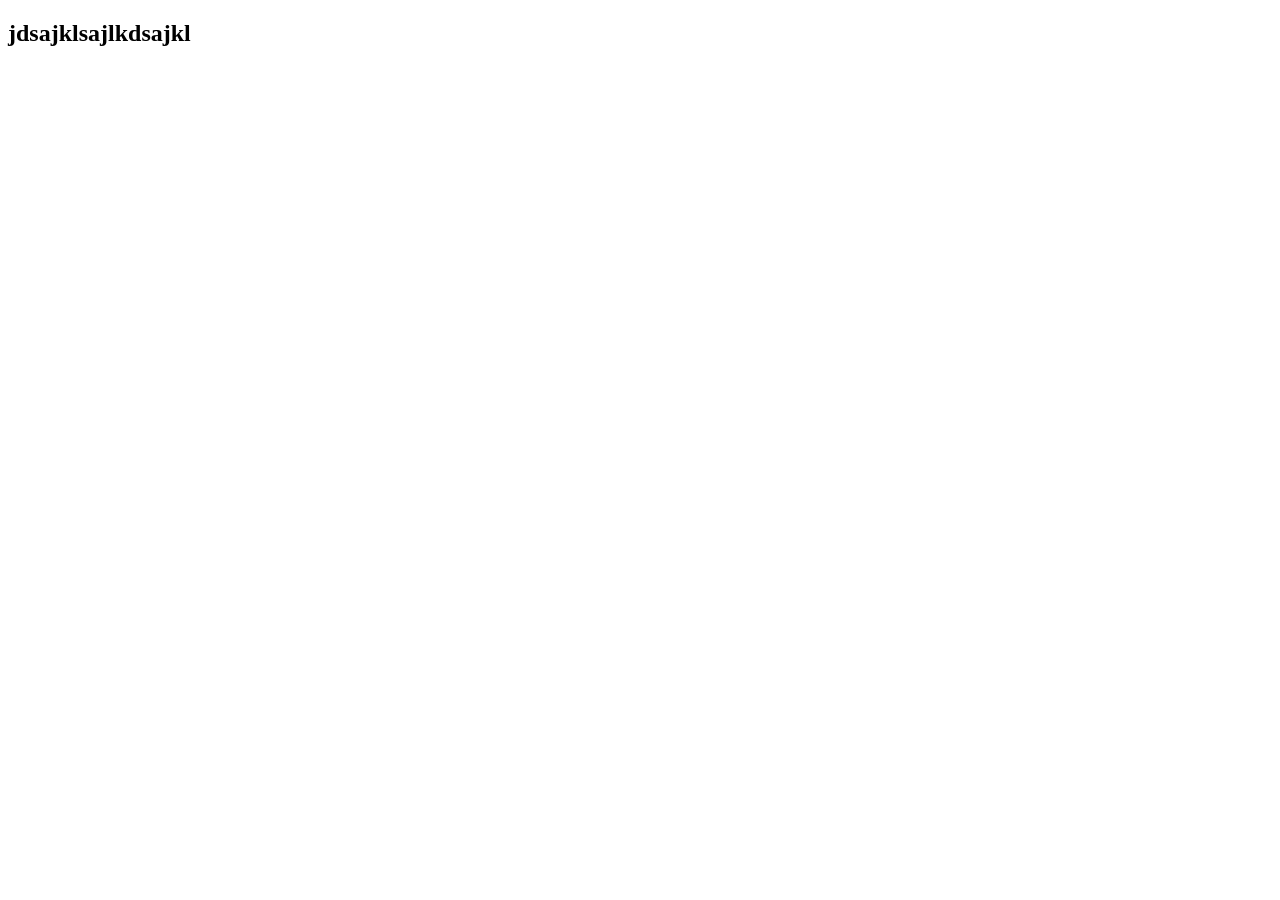
==== HetaLinneaKovanen/index.html @ 30515bba "testi" ====
<!DOCTYPE html>
<html lang="en">
<head>
    <meta charset="UTF-8">
    <meta name="viewport" content="width=device-width, initial-scale=1.0">
    <title>Document</title>
</head>
<body>

    <h2>jdsajklsajlkdsajkl</h2>
    
</body>
</html>
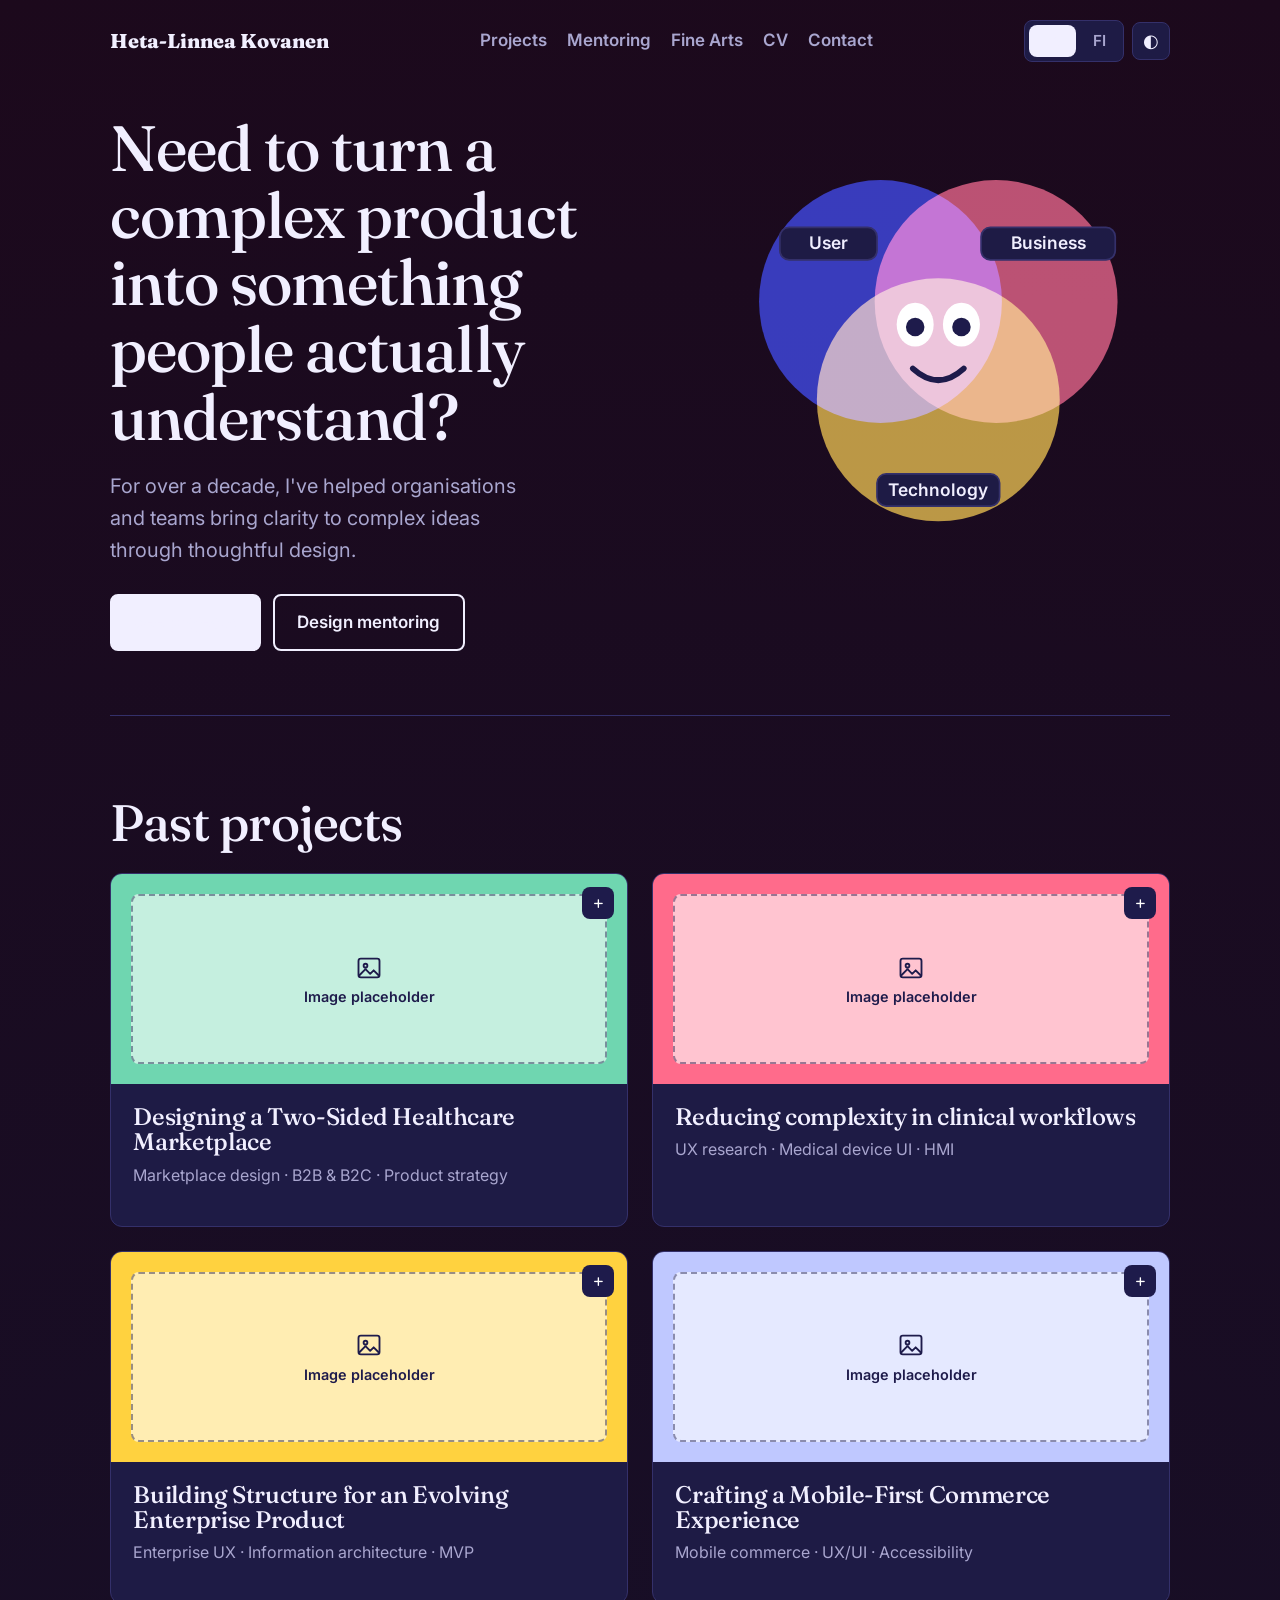
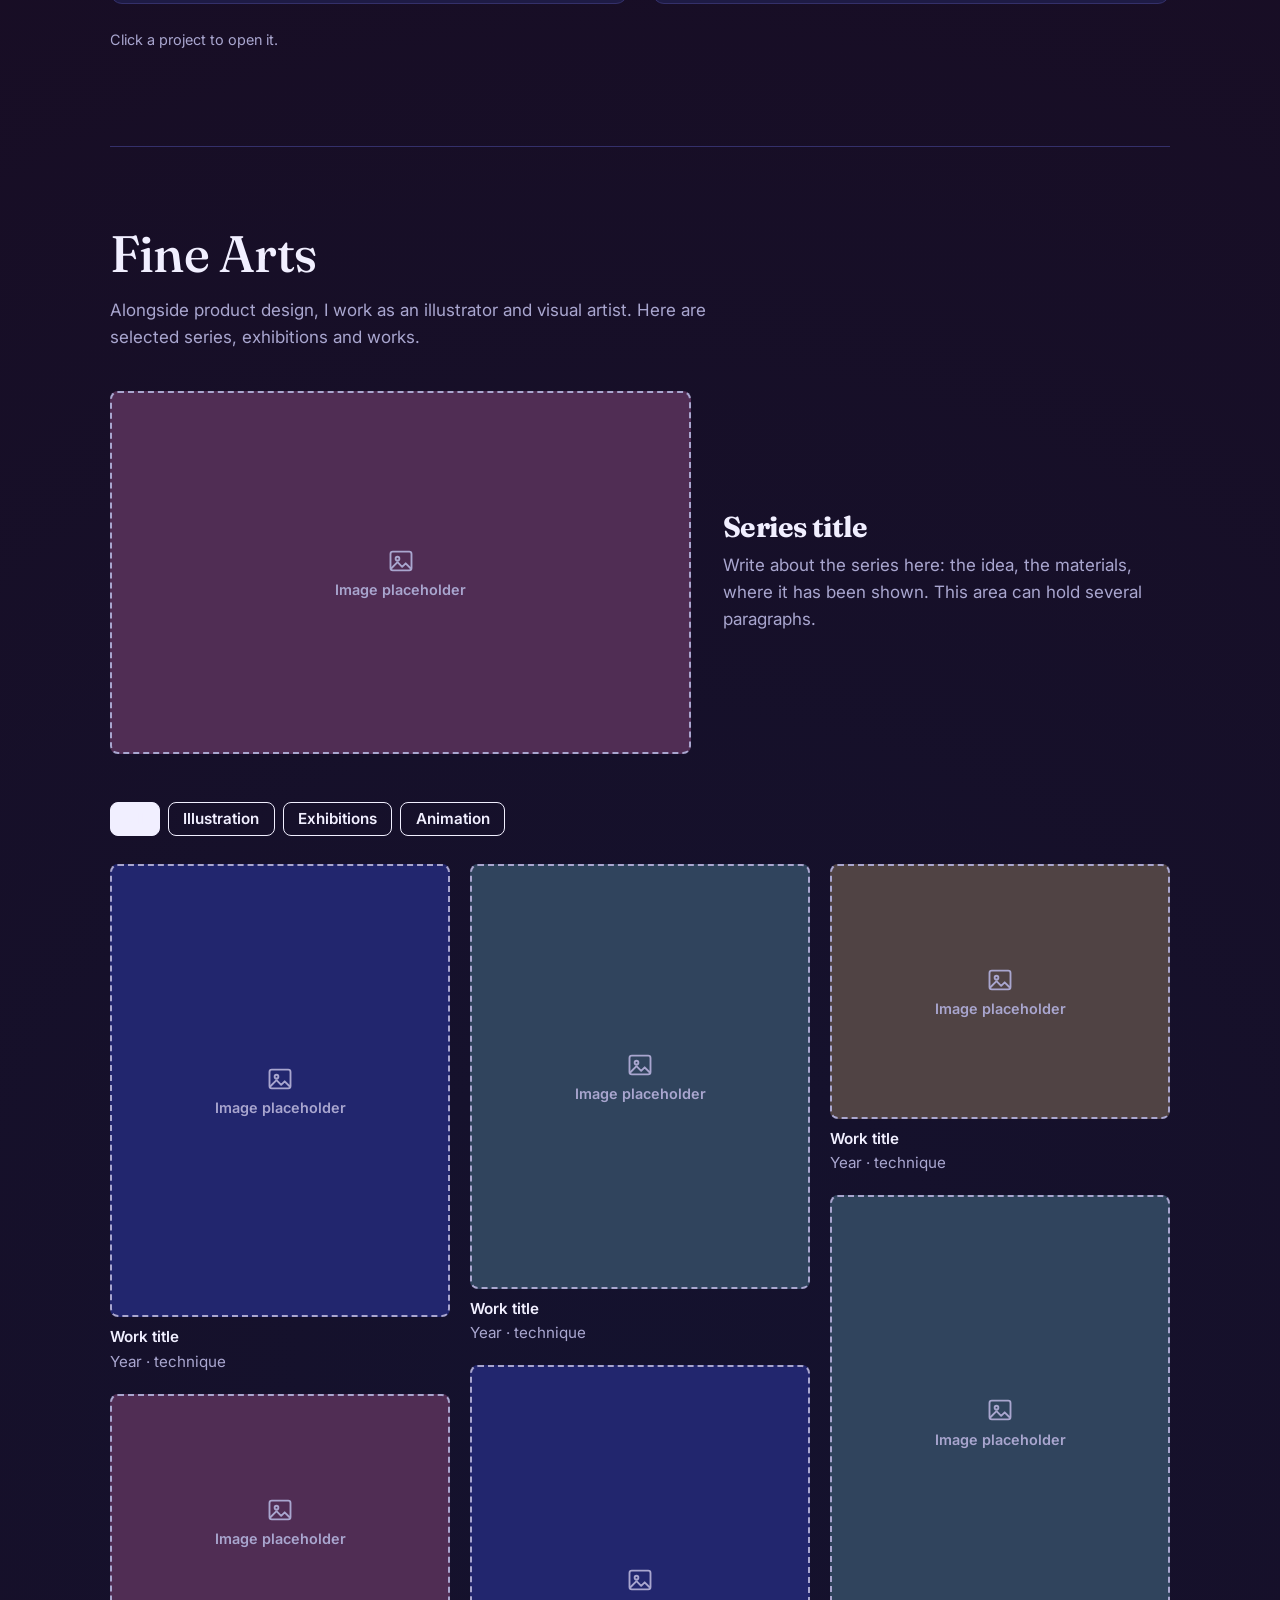
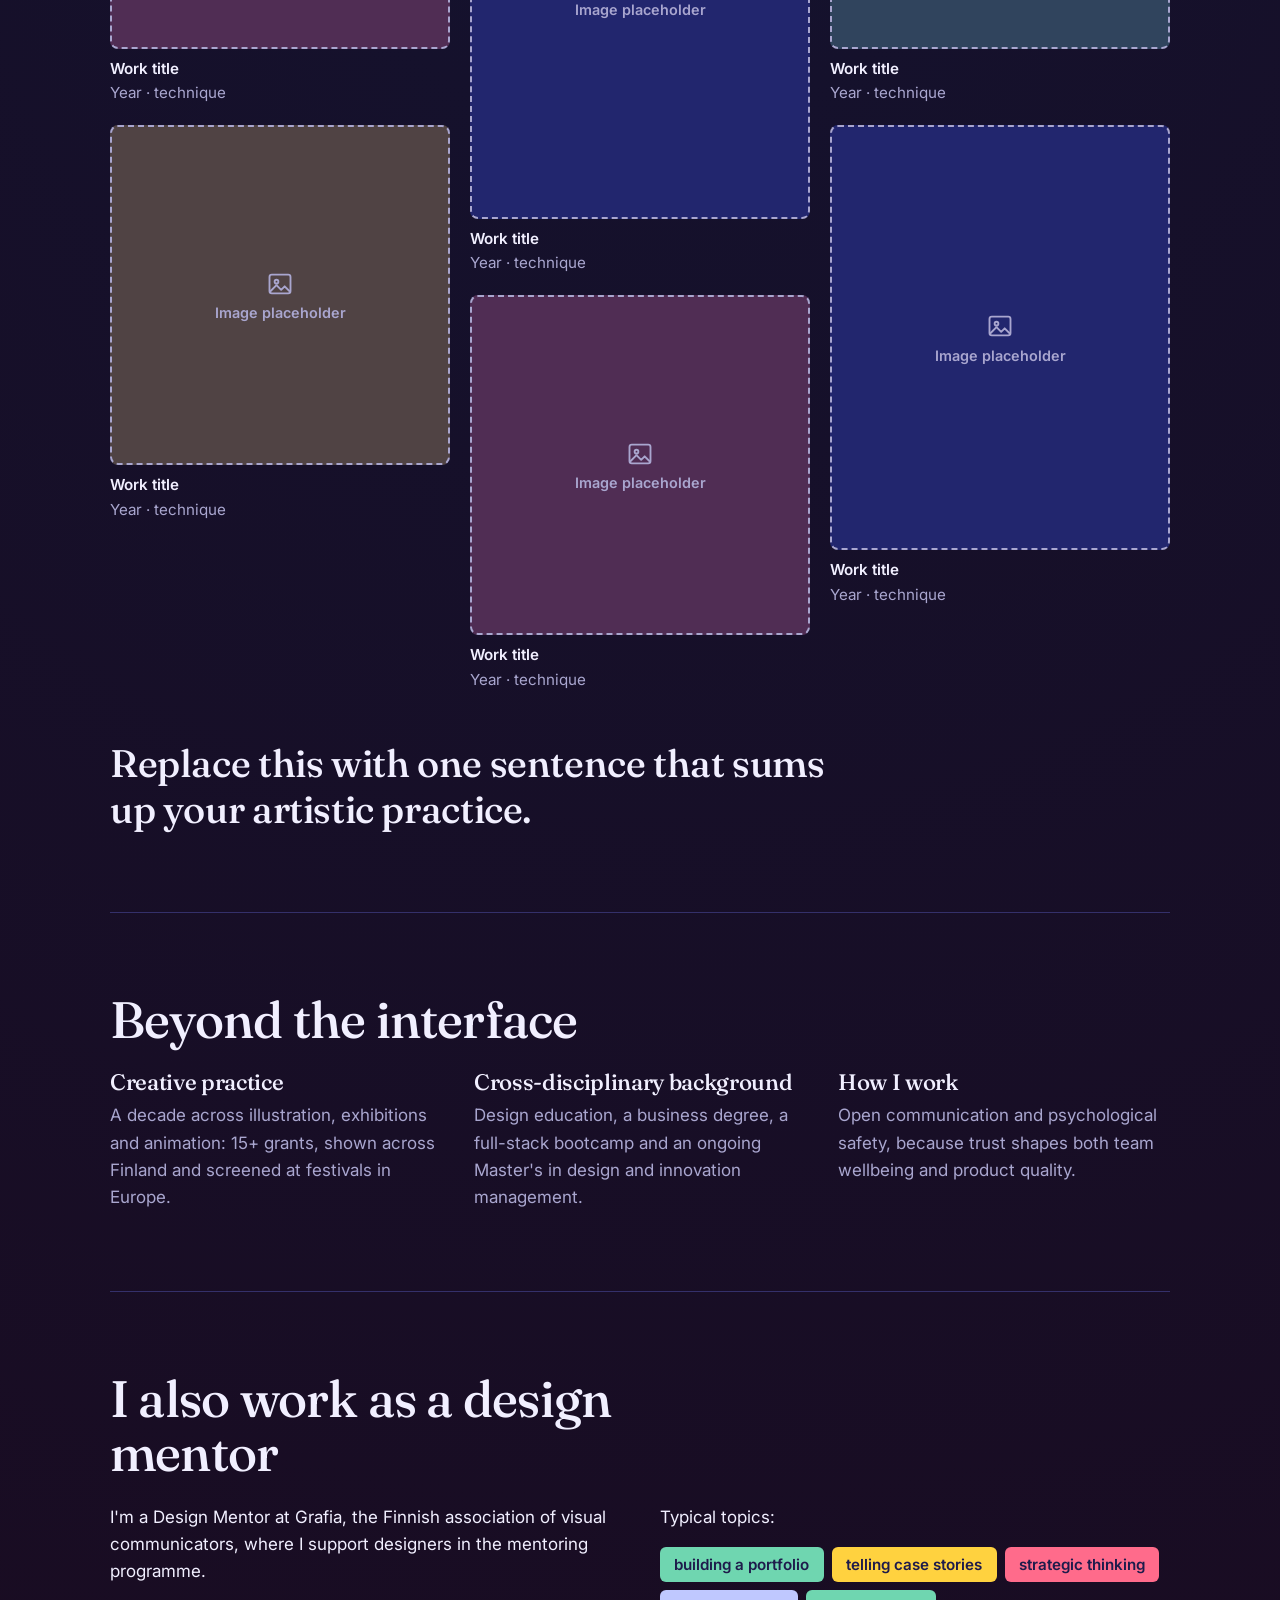
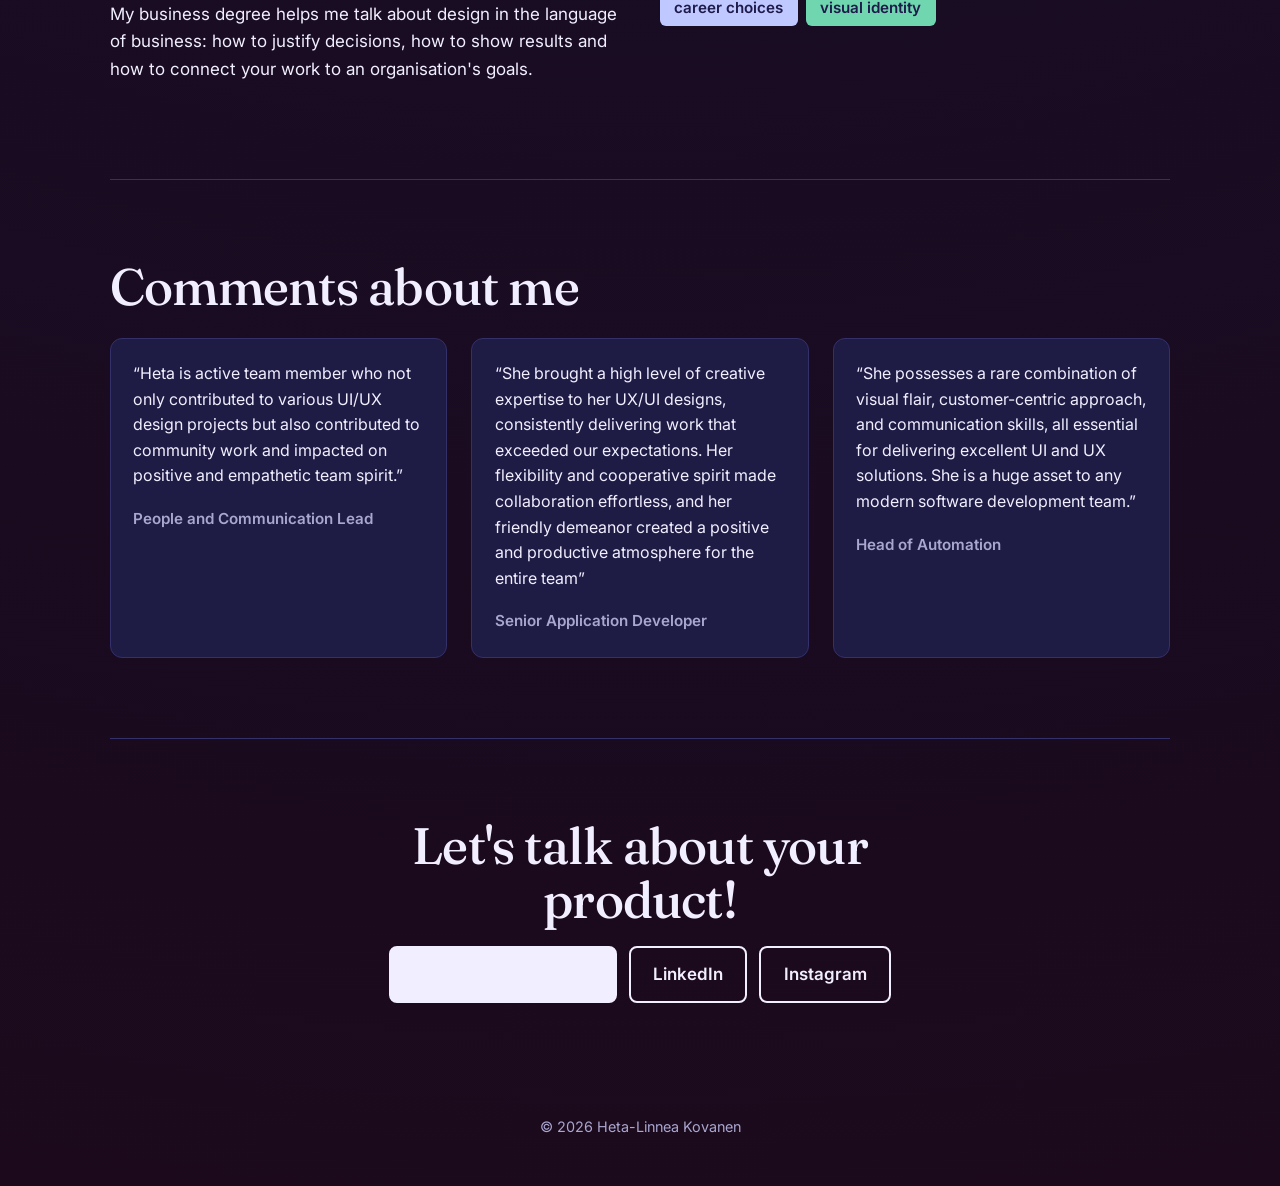
==== commit 89799e24: "soijis eka" ====
--- a/HetaLinneaKovanen/index.html
+++ b/HetaLinneaKovanen/index.html
@@ -1,13 +1,126 @@
 <!DOCTYPE html>
 <html lang="en">
 <head>
-    <meta charset="UTF-8">
-    <meta name="viewport" content="width=device-width, initial-scale=1.0">
-    <title>Document</title>
+<meta charset="utf-8">
+<meta name="viewport" content="width=device-width, initial-scale=1, viewport-fit=cover">
+<title>Heta-Linnea Kovanen – Product designer & design mentor</title>
+<!-- FONTS: Fraunces otsikoihin ja Inter leipätekstiin. -->
+<link rel="preconnect" href="https://fonts.googleapis.com">
+<link href="https://fonts.googleapis.com/css2?family=Fraunces:opsz,wght@9..144,500;9..144,600&family=Inter:wght@400;600&display=swap" rel="stylesheet">
+<link rel="stylesheet" href="css/style.css">
 </head>
+
 <body>
 
-    <h2>jdsajklsajlkdsajkl</h2>
+<div class="wrap">
+
+<header>
+  <a class="logo" href="#top">Heta-Linnea Kovanen</a>
+
+  <nav aria-label="Main menu">
+    <a href="#projects">Projects</a>
+    <a href="#mentoring">Mentoring</a>
+    <a href="#fine-arts">Fine Arts</a>
+    <a href="https://www.hetalinnea.com/pagecv-1">CV</a>
+    <a href="#contact">Contact</a>
+  </nav>
+  <div class="ctl">
+    <div class="toggle" role="group" aria-label="Language">
+        <button type="button" data-l="en" aria-pressed="true">EN</button>
+        <button type="button" data-l="fi" aria-pressed="false">FI</button>
+    </div>
+        <button type="button" class="th" id="th" aria-label="Switch theme" title="Light / dark">◐</button>
+    </div>
+</header>
+
+<main id="top">
+
+  <!-- Hero-osa ja interaktiivinen ympyräkuvio. -->
+
+<div class="hero">
+  <div>
+    <h1>Need to turn a complex product into something people actually understand?</h1>
+    <p class="lead">For over a decade, I've helped organisations and teams bring clarity to complex ideas through thoughtful design.</p>
+    <div class="btns"><a class="btn" href="#projects">See projects</a><a class="btn alt" href="#mentoring">Design mentoring</a></div>
+  </div>
+  <div class="stage">
+    <svg class="venn" id="venn" viewBox="0 0 400 400" role="img" aria-label="Three overlapping circles: user, business and technology. In the middle is the product.">
+      <circle class="c1" cx="150" cy="150" r="105" fill="#2F4BFF"/>
+      <circle class="c2" cx="250" cy="150" r="105" fill="#FF6B8B"/>
+      <circle class="c3" cx="200" cy="235" r="105" fill="#FFD23F"/>
+      <g class="face">
+        <ellipse cx="180" cy="170" rx="16" ry="19" fill="#fff"/><ellipse cx="220" cy="170" rx="16" ry="19" fill="#fff"/>
+        <circle id="e1" cx="180" cy="172" r="8" fill="#1E1B4B"/><circle id="e2" cx="220" cy="172" r="8" fill="#1E1B4B"/>
+        <path id="mo" d="M178 208 Q200 228 222 208" fill="none" stroke="#1E1B4B" stroke-width="5" stroke-linecap="round"/>
+      </g>
+      <g class="pill"><rect x="63" y="86" width="84" height="28" rx="8"/><text class="lbl" x="105" y="105">User</text></g>
+      <g class="pill"><rect x="237" y="86" width="116" height="28" rx="8"/><text class="lbl" x="295" y="105">Business</text></g>
+      <g class="pill"><rect x="147" y="299" width="106" height="28" rx="8"/><text class="lbl" x="200" y="318">Technology</text></g>
+      
+    </svg>
     
+    <p class="toast" id="toast" role="status"></p>
+    <button type="button" class="rs" id="rs" hidden>Reset</button>
+  </div>
+</div>
+
+<!-- Projektikortit avautuvat JavaScriptillä yksityiskohtaisiksi case-esittelyiksi. -->
+<section id="projects">
+  <h2>Past projects</h2>
+  <div class="cases"><article class="case"><div class="shot" style="background:var(--mint)" aria-hidden="true"><div class="slot"><svg viewBox="0 0 24 24" width="28" height="28" fill="none" stroke="currentColor" stroke-width="1.6" stroke-linejoin="round" stroke-linecap="round" aria-hidden="true"><rect x="3" y="4" width="18" height="16" rx="2"/><circle cx="9" cy="10" r="1.6"/><path d="M4 18l5-5 4 4 3-3 4 4"/></svg><span>Image placeholder</span></div></div><div class="txt"><h3>Designing a Two-Sided Healthcare Marketplace</h3><p>Marketplace design · B2B & B2C · Product strategy</p></div></article><article class="case"><div class="shot" style="background:var(--pink)" aria-hidden="true"><div class="slot"><svg viewBox="0 0 24 24" width="28" height="28" fill="none" stroke="currentColor" stroke-width="1.6" stroke-linejoin="round" stroke-linecap="round" aria-hidden="true"><rect x="3" y="4" width="18" height="16" rx="2"/><circle cx="9" cy="10" r="1.6"/><path d="M4 18l5-5 4 4 3-3 4 4"/></svg><span>Image placeholder</span></div></div><div class="txt"><h3>Reducing complexity in clinical workflows</h3><p>UX research · Medical device UI · HMI</p></div></article><article class="case"><div class="shot" style="background:var(--sun)" aria-hidden="true"><div class="slot"><svg viewBox="0 0 24 24" width="28" height="28" fill="none" stroke="currentColor" stroke-width="1.6" stroke-linejoin="round" stroke-linecap="round" aria-hidden="true"><rect x="3" y="4" width="18" height="16" rx="2"/><circle cx="9" cy="10" r="1.6"/><path d="M4 18l5-5 4 4 3-3 4 4"/></svg><span>Image placeholder</span></div></div><div class="txt"><h3>Building Structure for an Evolving Enterprise Product</h3><p>Enterprise UX · Information architecture · MVP</p></div></article><article class="case"><div class="shot" style="background:#bfc8ff" aria-hidden="true"><div class="slot"><svg viewBox="0 0 24 24" width="28" height="28" fill="none" stroke="currentColor" stroke-width="1.6" stroke-linejoin="round" stroke-linecap="round" aria-hidden="true"><rect x="3" y="4" width="18" height="16" rx="2"/><circle cx="9" cy="10" r="1.6"/><path d="M4 18l5-5 4 4 3-3 4 4"/></svg><span>Image placeholder</span></div></div><div class="txt"><h3>Crafting a Mobile-First Commerce Experience</h3><p>Mobile commerce · UX/UI · Accessibility</p></div></article></div>
+  <div class="open" id="open" aria-live="polite"></div>
+  <p class="note">Click a project to open it.</p>
+</section>
+
+<!-- Kuvataideosion suodattimet toimivat data-f- ja data-c-attribuuttien avulla. -->
+<section id="fine-arts">
+  <h2>Fine Arts</h2>
+  <p class="fa-intro">Alongside product design, I work as an illustrator and visual artist. Here are selected series, exhibitions and works.</p>
+  <div class="series"><div class="fs a5"><svg viewBox="0 0 24 24" width="28" height="28" fill="none" stroke="currentColor" stroke-width="1.6" stroke-linejoin="round" stroke-linecap="round" aria-hidden="true"><rect x="3" y="4" width="18" height="16" rx="2"/><circle cx="9" cy="10" r="1.6"/><path d="M4 18l5-5 4 4 3-3 4 4"/></svg><span>Image placeholder</span></div><div><h3>Series title</h3><p>Write about the series here: the idea, the materials, where it has been shown. This area can hold several paragraphs.</p></div></div>
+  <div class="chips" role="group" aria-label="Filter works"><button type="button" data-f="all" aria-pressed="true">All</button><button type="button" data-f="ill" aria-pressed="false">Illustration</button><button type="button" data-f="exh" aria-pressed="false">Exhibitions</button><button type="button" data-f="ani" aria-pressed="false">Animation</button></div>
+  <div class="gal"><figure class="art" data-c="ill"><div class="fs a1"><svg viewBox="0 0 24 24" width="28" height="28" fill="none" stroke="currentColor" stroke-width="1.6" stroke-linejoin="round" stroke-linecap="round" aria-hidden="true"><rect x="3" y="4" width="18" height="16" rx="2"/><circle cx="9" cy="10" r="1.6"/><path d="M4 18l5-5 4 4 3-3 4 4"/></svg><span>Image placeholder</span></div><figcaption><b>Work title</b>Year · technique</figcaption></figure><figure class="art" data-c="exh"><div class="fs a3"><svg viewBox="0 0 24 24" width="28" height="28" fill="none" stroke="currentColor" stroke-width="1.6" stroke-linejoin="round" stroke-linecap="round" aria-hidden="true"><rect x="3" y="4" width="18" height="16" rx="2"/><circle cx="9" cy="10" r="1.6"/><path d="M4 18l5-5 4 4 3-3 4 4"/></svg><span>Image placeholder</span></div><figcaption><b>Work title</b>Year · technique</figcaption></figure><figure class="art" data-c="ani"><div class="fs a2"><svg viewBox="0 0 24 24" width="28" height="28" fill="none" stroke="currentColor" stroke-width="1.6" stroke-linejoin="round" stroke-linecap="round" aria-hidden="true"><rect x="3" y="4" width="18" height="16" rx="2"/><circle cx="9" cy="10" r="1.6"/><path d="M4 18l5-5 4 4 3-3 4 4"/></svg><span>Image placeholder</span></div><figcaption><b>Work title</b>Year · technique</figcaption></figure><figure class="art" data-c="ill"><div class="fs a4"><svg viewBox="0 0 24 24" width="28" height="28" fill="none" stroke="currentColor" stroke-width="1.6" stroke-linejoin="round" stroke-linecap="round" aria-hidden="true"><rect x="3" y="4" width="18" height="16" rx="2"/><circle cx="9" cy="10" r="1.6"/><path d="M4 18l5-5 4 4 3-3 4 4"/></svg><span>Image placeholder</span></div><figcaption><b>Work title</b>Year · technique</figcaption></figure><figure class="art" data-c="ani"><div class="fs a1"><svg viewBox="0 0 24 24" width="28" height="28" fill="none" stroke="currentColor" stroke-width="1.6" stroke-linejoin="round" stroke-linecap="round" aria-hidden="true"><rect x="3" y="4" width="18" height="16" rx="2"/><circle cx="9" cy="10" r="1.6"/><path d="M4 18l5-5 4 4 3-3 4 4"/></svg><span>Image placeholder</span></div><figcaption><b>Work title</b>Year · technique</figcaption></figure><figure class="art" data-c="exh"><div class="fs a2"><svg viewBox="0 0 24 24" width="28" height="28" fill="none" stroke="currentColor" stroke-width="1.6" stroke-linejoin="round" stroke-linecap="round" aria-hidden="true"><rect x="3" y="4" width="18" height="16" rx="2"/><circle cx="9" cy="10" r="1.6"/><path d="M4 18l5-5 4 4 3-3 4 4"/></svg><span>Image placeholder</span></div><figcaption><b>Work title</b>Year · technique</figcaption></figure><figure class="art" data-c="ill"><div class="fs a3"><svg viewBox="0 0 24 24" width="28" height="28" fill="none" stroke="currentColor" stroke-width="1.6" stroke-linejoin="round" stroke-linecap="round" aria-hidden="true"><rect x="3" y="4" width="18" height="16" rx="2"/><circle cx="9" cy="10" r="1.6"/><path d="M4 18l5-5 4 4 3-3 4 4"/></svg><span>Image placeholder</span></div><figcaption><b>Work title</b>Year · technique</figcaption></figure><figure class="art" data-c="exh"><div class="fs a1"><svg viewBox="0 0 24 24" width="28" height="28" fill="none" stroke="currentColor" stroke-width="1.6" stroke-linejoin="round" stroke-linecap="round" aria-hidden="true"><rect x="3" y="4" width="18" height="16" rx="2"/><circle cx="9" cy="10" r="1.6"/><path d="M4 18l5-5 4 4 3-3 4 4"/></svg><span>Image placeholder</span></div><figcaption><b>Work title</b>Year · technique</figcaption></figure><figure class="art" data-c="ani"><div class="fs a4"><svg viewBox="0 0 24 24" width="28" height="28" fill="none" stroke="currentColor" stroke-width="1.6" stroke-linejoin="round" stroke-linecap="round" aria-hidden="true"><rect x="3" y="4" width="18" height="16" rx="2"/><circle cx="9" cy="10" r="1.6"/><path d="M4 18l5-5 4 4 3-3 4 4"/></svg><span>Image placeholder</span></div><figcaption><b>Work title</b>Year · technique</figcaption></figure></div>
+  <p class="stmt">Replace this with one sentence that sums up your artistic practice.</p>
+</section>
+
+<section id="beyond">
+  <h2>Beyond the interface</h2>
+  <div class="cols">
+    <div><h3>Creative practice</h3><p>A decade across illustration, exhibitions and animation: 15+ grants, shown across Finland and screened at festivals in Europe.</p></div>
+    <div><h3>Cross-disciplinary background</h3><p>Design education, a business degree, a full-stack bootcamp and an ongoing Master's in design and innovation management.</p></div>
+    <div><h3>How I work</h3><p>Open communication and psychological safety, because trust shapes both team wellbeing and product quality.</p></div>
+  </div>
+</section>
+
+<section id="mentoring">
+  <h2>I also work as a design mentor</h2>
+  <div class="two">
+    <div>
+      <p>I'm a Design Mentor at Grafia, the Finnish association of visual communicators, where I support designers in the mentoring programme.</p>
+      <p>My business degree helps me talk about design in the language of business: how to justify decisions, how to show results and how to connect your work to an organisation's goals.</p>
+    </div>
+    <div>
+      <p>Typical topics:</p>
+      <div class="tags"><span style="background:var(--mint)">building a portfolio</span><span style="background:var(--sun)">telling case stories</span><span style="background:var(--pink)">strategic thinking</span><span style="background:#bfc8ff">career choices</span><span style="background:var(--mint)">visual identity</span></div>
+    </div>
+  </div>
+</section>
+
+<section id="quotes">
+  <h2>Comments about me</h2>
+  <div class="quotes"><blockquote><p>“Heta is active team member who not only contributed to various UI/UX design projects but also contributed to community work and impacted on positive and empathetic team spirit.”</p><cite>People and Communication Lead</cite></blockquote><blockquote><p>“She brought a high level of creative expertise to her UX/UI designs, consistently delivering work that exceeded our expectations. Her flexibility and cooperative spirit made collaboration effortless, and her friendly demeanor created a positive and productive atmosphere for the entire team”</p><cite>Senior Application Developer</cite></blockquote><blockquote><p>“She possesses a rare combination of visual flair, customer-centric approach, and communication skills, all essential for delivering excellent UI and UX solutions. She is a huge asset to any modern software development team.”</p><cite>Head of Automation</cite></blockquote></div>
+</section>
+
+<section id="contact" class="contact">
+  <h2>Let's talk about your product!</h2>
+  <div class="btns"><a class="btn" href="mailto:hello@hetalinnea.com">hello@hetalinnea.com</a><a class="btn alt" href="https://www.linkedin.com/in/heta-linneakovanen/">LinkedIn</a><a class="btn alt" href="https://www.instagram.com/hetalinnea.design">Instagram</a></div>
+</section>
+</main>
+<footer>© 2026 Heta-Linnea Kovanen</footer>
+</div>
+
+<!-- Interaktiot ja kielenvaihto ovat erillisessä JS-tiedostossa. -->
+<script src="js/script.js" defer></script>
+
 </body>
-</html>+
+</html>
--- a/HetaLinneaKovanen/css/style.css
+++ b/HetaLinneaKovanen/css/style.css
@@ -0,0 +1,962 @@
+/* 1. Värit, fontit ja teeman perusmuuttujat. */
+
+:root {
+    --bg: radial-gradient(circle, #14122E, #eddded);
+    --ink: #F1EFFF;
+    --mute: #A9A6CF;
+    --blue: #2F4BFF;
+    --pink: #FF6B8B;
+    --sun: #FFD23F;
+    --mint: #6FD6B0;
+    --card: #1E1B45;
+    --line: #34306a;
+    --blend: screen;
+    --op: .7;
+
+    color-scheme: dark;
+    box-sizing: border-box;
+    padding-top: env(safe-area-inset-top, 0px);
+    padding-bottom: env(safe-area-inset-bottom, 0px);
+}
+@media(prefers-color-scheme:dark) {
+    :root:not([data-theme="light"]) {
+        --bg: radial-gradient(circle, #14122E, #edecf6);
+        --ink:#F1EFFF;
+        --mute:#A9A6CF;
+        --card:#1E1B45;
+        --line:#34306a;
+        --blend:screen;
+        --op:.7
+    }
+}
+:root[data-theme="light"] {
+    --bg: #F6F5FB;
+    --ink: #1E1B4B;
+    --mute: #5B5880;
+    --card: #fff;
+    --line: #d9d6ee;
+    --blend: multiply;
+    --op: .85;
+
+    color-scheme: light;
+}
+
+:root[data-theme="dark"] {
+    --bg: radial-gradient(circle, #14122E, #1c091c);
+    --ink: #F1EFFF;
+    --mute: #A9A6CF;
+    --card: #1E1B45;
+    --line: #34306a;
+    --blend: screen;
+    --op: .7;
+
+    color-scheme: dark;
+}
+*,*::before,*::after {
+    box-sizing:inherit
+}
+html {
+    scroll-padding-top:env(safe-area-inset-top,0px);
+    scroll-behavior:smooth
+}
+
+/* 2. Sivun yleiset typografia- ja asettelusäännöt. */
+
+body {
+    margin:0;
+    background:var(--bg);
+    color:var(--ink);
+    font:400 1.0625rem/1.6 "Inter",system-ui,sans-serif
+}
+h1,h2,h3 {
+    font-family:"Fraunces",Georgia,serif;
+    line-height:1.05;
+    margin:0;
+    letter-spacing:-.02em
+}
+a {
+    color:inherit
+}
+:focus-visible {
+    outline:3px solid var(--blue);
+    outline-offset:3px;
+    border-radius:4px
+}
+.wrap {
+    max-width:1100px;
+    margin:0 auto;
+    padding:0 1.25rem
+}
+header {
+    display:flex;
+    justify-content:space-between;
+    align-items:center;
+    padding:1.25rem 0;
+    gap:1rem;
+    flex-wrap:wrap
+}
+.logo {
+    font:800 1.25rem "Fraunces",Georgia,serif;
+    text-decoration:none
+}
+nav {
+    display:flex;
+    gap:1.25rem;
+    flex-wrap:wrap
+}
+nav a {
+    text-decoration:none;
+    color:var(--mute);
+    font-weight:600
+}
+nav a:hover {
+    color:var(--ink)
+}
+
+/* 3. Yläosa ja SVG-kuvio. */
+
+.hero {
+    display:grid;
+    grid-template-columns:1.1fr .9fr;
+    gap:2rem;
+    align-items:center;
+    padding:2rem 0 4rem
+}
+.hero h1 {
+    font-size:clamp(2.6rem,6.5vw,5.2rem);
+    font-weight:800
+}
+.hero p.lead {
+    font-size:1.25rem;
+    max-width:34ch;
+    color:var(--mute);
+    margin:1.25rem 0 1.75rem
+}
+.btns {
+    display:flex;
+    gap:.75rem;
+    flex-wrap:wrap
+}
+.btn {
+    display:inline-block;
+    padding:.8rem 1.4rem;
+    border-radius:999px;
+    background:var(--ink);
+    color:var(--bg);
+    font-weight:600;
+    text-decoration:none;
+    border:2px solid var(--ink)
+}
+.btn.alt {
+    background:transparent;
+    color:var(--ink)
+}
+.stage {
+    position:relative
+}
+svg.venn {
+    width:100%;
+    height:auto;
+    display:block;
+    cursor:pointer;
+    overflow:visible
+}
+.venn circle {
+    mix-blend-mode:var(--blend);
+    fill-opacity:var(--op);
+    stroke:none;
+    transition:fill-opacity .5s,stroke-width .5s
+}
+.venn .face,.venn .lbl {
+    transition:opacity .4s
+}
+.venn .lbl {
+    opacity:0;
+    font:600 15px "Inter",sans-serif;
+    fill:var(--ink);
+    text-anchor:middle
+}
+.venn .core {
+    opacity:0;
+    font:800 20px "Fraunces",Georgia,serif;
+    fill:var(--ink);
+    text-anchor:middle;
+    transition:opacity .4s
+}
+.venn.strat circle {
+    fill-opacity:.28;
+    stroke:var(--ink);
+    stroke-width:2;
+    stroke-dasharray:6 5
+}
+.venn.strat .face {
+    opacity:0
+}
+.venn.strat .lbl,.venn.strat .core {
+    opacity:1
+}
+@media(prefers-reduced-motion:no-preference) {
+    .venn:not(.strat) .c1 {
+        animation:wob 5s ease-in-out infinite
+    }
+    .venn:not(.strat) .c2 {
+        animation:wob 6s ease-in-out -2s infinite
+    }
+    .venn:not(.strat) .c3 {
+        animation:wob 7s ease-in-out -4s infinite
+    }
+}
+@keyframes wob {
+    50% {
+        transform:translate(6px,-8px)
+    }
+}
+
+/* 4. Kielivalitsin. */
+
+.toggle {
+    display:flex;
+    gap:.25rem;
+    background:var(--card);
+    border:1px solid var(--line);
+    border-radius:999px;
+    padding:.25rem;
+    width:max-content;
+    margin:1rem auto 0
+}
+.toggle button {
+    font:600 .95rem "Inter",sans-serif;
+    border:0;
+    background:transparent;
+    color:var(--mute);
+    padding:.5rem 1rem;
+    border-radius:999px;
+    cursor:pointer
+}
+.toggle button[aria-pressed="true"] {
+    background:var(--ink);
+    color:var(--bg)
+}
+section {
+    padding:4rem 0;
+    border-top:1px solid var(--line)
+}
+section h2 {
+    font-size:clamp(2rem,4.5vw,3.2rem);
+    margin-bottom:1.5rem;
+    font-weight:800;
+    max-width:18ch
+}
+.two {
+    display:grid;
+    grid-template-columns:1fr 1fr;
+    gap:2.5rem
+}
+.two p {
+    margin:0 0 1rem;
+    max-width:60ch
+}
+.tags {
+    display:flex;
+    flex-wrap:wrap;
+    gap:.5rem;
+    margin-top:1rem
+}
+.tags span {
+    padding:.35rem .9rem;
+    border-radius:999px;
+    font-weight:600;
+    font-size:.95rem;
+    color:#1E1B4B
+}
+
+/* 5. Projektikortit ja avautuva projektiesittely. */
+
+.cases {
+    display:grid;
+    grid-template-columns:repeat(3,1fr);
+    gap:1.5rem
+}
+.case {
+    background:var(--card);
+    border:1px solid var(--line);
+    border-radius:20px;
+    overflow:hidden;
+    display:flex;
+    flex-direction:column
+}
+.case:nth-child(2) {
+    border-radius:40px 8px 40px 8px
+}
+.case:nth-child(3) {
+    border-radius:8px 28px 8px 28px
+}
+.shot {
+    height:210px;
+    padding:1.25rem;
+    display:flex;
+    gap:.6rem;
+    align-items:flex-end;
+    justify-content:center
+}
+.ui {
+    background:var(--card);
+    border-radius:16px;
+    padding:.7rem;
+    width:46%;
+    display:flex;
+    flex-direction:column;
+    gap:.45rem;
+    box-shadow:0 8px 0 rgba(30,27,75,.18);
+    color:var(--ink)
+}
+.ui i {
+    display:block;
+    height:9px;
+    border-radius:5px;
+    background:var(--line)
+}
+.ui i.b {
+    background:var(--blue);
+    height:22px;
+    border-radius:11px
+}
+.ui i.h {
+    height:48px;
+    border-radius:10px;
+    background:var(--sun)
+}
+.ui i.w {
+    width:60%
+}
+.ui:nth-child(2) {
+    transform:translateY(-18px) rotate(3deg)
+}
+.case .txt {
+    padding:1.25rem 1.4rem 1.6rem
+}
+.case h3 {
+    font-size:1.5rem;
+    margin-bottom:.5rem
+}
+.case p {
+    margin:0 0 .75rem;
+    color:var(--mute);
+    font-size:1rem
+}
+.case b {
+    font-weight:600;
+    color:var(--ink)
+}
+.note {
+    color:var(--mute);
+    font-size:.9rem;
+    margin-top:1.25rem
+}
+.case {
+    position:relative;
+    cursor:pointer;
+    transition:transform .25s
+}
+.case:hover {
+    transform:rotate(-1.2deg) translateY(-4px)
+}
+.case:nth-child(2):hover {
+    transform:rotate(1.2deg) translateY(-4px)
+}
+.case::after {
+    content:"+";
+    position:absolute;
+    top:.8rem;
+    right:.8rem;
+    width:2.2rem;
+    height:2.2rem;
+    border-radius:50%;
+    background:#1E1B4B;
+    color:#fff;
+    font:800 1.4rem/2.2rem "Fraunces",Georgia,serif;
+    text-align:center
+}
+.case[aria-expanded="true"] {
+    outline:3px solid var(--ink);
+    outline-offset:3px
+}
+.case[aria-expanded="true"]::after {
+    content:"–"
+}
+.case:hover .ui:nth-child(1) {
+    transform:rotate(-5deg)
+}
+.case:hover .ui:nth-child(2) {
+    transform:translateY(-26px) rotate(7deg)
+}
+.ui {
+    transition:transform .3s
+}
+.open {
+    margin-top:1.5rem
+}
+.ph {
+    position:relative;
+    color:#1E1B4B;
+    border-radius:36px 8px 36px 8px;
+    padding:2rem;
+    display:grid;
+    grid-template-columns:1fr 1fr;
+    gap:2rem;
+    align-items:center;
+    animation:pop .45s cubic-bezier(.2,1.3,.4,1)
+}
+@keyframes pop {
+    from {
+        opacity:0;
+        transform:scale(.94) translateY(20px)
+    }
+}
+.ph h3 {
+    font-size:clamp(2rem,4vw,3rem);
+    margin-bottom:.4rem
+}
+.ph .meta {
+    margin:0 0 1.25rem;
+    font-weight:600
+}
+.stk {
+    display:grid;
+    gap:.75rem
+}
+.stk div {
+    background:#fff;
+    border-radius:14px;
+    padding:.8rem 1rem;
+    box-shadow:4px 5px 0 rgba(30,27,75,.25);
+    font-size:1rem;
+    line-height:1.45
+}
+.stk div:nth-child(1) {
+    transform:rotate(-1.2deg)
+}
+.stk div:nth-child(2) {
+    transform:rotate(1deg) translateX(14px)
+}
+.stk div:nth-child(3) {
+    transform:rotate(-.6deg)
+}
+.stk b {
+    display:block;
+    font:800 1.1rem "Fraunces",Georgia,serif
+}
+.fan {
+    position:relative;
+    height:300px
+}
+.pui {
+    position:absolute;
+    left:50%;
+    bottom:0;
+    width:38%;
+    margin-left:-19%;
+    background:#fff;
+    border-radius:16px;
+    padding:.7rem;
+    display:flex;
+    flex-direction:column;
+    gap:.45rem;
+    box-shadow:0 8px 0 rgba(30,27,75,.22);
+    transition:transform .7s cubic-bezier(.2,1.3,.4,1)
+}
+.pui i {
+    display:block;
+    height:10px;
+    border-radius:5px;
+    background:#d9d6ee
+}
+.pui i.b {
+    background:#2F4BFF;
+    height:26px;
+    border-radius:13px
+}
+.pui i.h {
+    height:70px;
+    border-radius:10px;
+    background:#FFD23F
+}
+.pui i.w {
+    width:60%
+}
+.fan.go .pui:nth-child(1) {
+    transform:translateX(-95%) rotate(-12deg)
+}
+.fan.go .pui:nth-child(2) {
+    transform:translateY(-22px)
+}
+.fan.go .pui:nth-child(3) {
+    transform:translateX(95%) rotate(12deg)
+}
+.hand {
+    grid-column:1/-1;
+    margin:0;
+    font:600 1.7rem/1.25 Caveat,"Bradley Hand",cursive;
+    transform:rotate(-1.2deg);
+    max-width:44ch
+}
+.hand span {
+    text-decoration:underline wavy;
+    text-underline-offset:5px
+}
+.ph .acts {
+    grid-column:1/-1;
+    display:flex;
+    gap:.75rem
+}
+.ph .acts button {
+    font:600 1rem "Inter",sans-serif;
+    border:2px solid #1E1B4B;
+    background:transparent;
+    color:#1E1B4B;
+    border-radius:999px;
+    padding:.5rem 1.2rem;
+    cursor:pointer
+}
+.ph .acts button:first-child {
+    background:#1E1B4B;
+    color:#fff
+}
+@media(max-width:820px) {
+    .ph {
+        grid-template-columns:1fr;
+        padding:1.25rem
+    }
+    .fan {
+        height:240px
+    }
+}
+@media(prefers-reduced-motion:reduce) {
+    .ph {
+        animation:none
+    }
+    .pui,.case,.ui {
+        transition:none
+    }
+}
+
+/* 6. Muut sisältöosiot, lainaukset ja alatunniste. */
+
+.cols {
+    display:grid;
+    grid-template-columns:repeat(3,1fr);
+    gap:2rem
+}
+.cols h3 {
+    font-size:1.4rem;
+    margin-bottom:.5rem
+}
+.cols p {
+    margin:0;
+    color:var(--mute)
+}
+.contact {
+    text-align:center
+}
+.contact h2 {
+    margin:0 auto 1.25rem;
+    max-width:16ch
+}
+.contact .btns {
+    justify-content:center
+}
+footer {
+    padding:2rem 0 3rem;
+    color:var(--mute);
+    font-size:.9rem;
+    text-align:center
+}
+@media(max-width:820px) {
+    .hero,.two,.cases,.cols {
+        grid-template-columns:1fr
+    }
+    .hero {
+        padding-top:1rem
+    }
+    .stage {
+        max-width:420px;
+        margin:0 auto;
+        width:100%
+    }
+}
+.hero h1 {
+    font-size:clamp(2.2rem,5vw,4rem)
+}
+.cases {
+    grid-template-columns:repeat(2,1fr)
+}
+.quotes {
+    display:grid;
+    grid-template-columns:repeat(3,1fr);
+    gap:1.5rem
+}
+blockquote {
+    margin:0;
+    background:var(--card);
+    border:1px solid var(--line);
+    border-radius:24px 24px 24px 4px;
+    padding:1.4rem
+}
+blockquote:nth-child(2) {
+    transform:rotate(1deg)
+}
+blockquote:nth-child(3) {
+    transform:rotate(-1deg)
+}
+blockquote p {
+    margin:0 0 1rem;
+    font-size:1rem
+}
+cite {
+    font:600 .95rem "Inter",sans-serif;
+    color:var(--mute);
+    font-style:normal
+}
+.ph .btn {
+    margin-top:1rem;
+    background:#1E1B4B;
+    color:#fff;
+    border-color:#1E1B4B
+}
+.stk .nt {
+    font-size:.9rem;
+    background:transparent;
+    box-shadow:none;
+    padding:.2rem 1rem
+}
+@media(max-width:820px) {
+    .cases,.quotes {
+        grid-template-columns:1fr
+    }
+    blockquote {
+        transform:none!important
+    }
+}
+/* 7. Viimeistellyn ulkoasun tarkennukset. Nämä säännöt tulevat aiempien jälkeen tarkoituksella, jotta ne yliajavat alkuperäiset arvot. */
+section {
+    padding:5rem 0
+}
+.hero h1,section h2,.case h3,.ph h3,.cols h3 {
+    font-weight:500;
+    letter-spacing:-.015em
+}
+.btn,.toggle,.toggle button,.ph .acts button {
+    border-radius:8px
+}
+.tags span {
+    border-radius:6px;
+    font-weight:600
+}
+.case,.case:nth-child(2),.case:nth-child(3) {
+    border-radius:12px
+}
+.case:hover,.case:nth-child(2):hover {
+    transform:translateY(-3px)
+}
+.case::after {
+    width:2rem;
+    height:2rem;
+    line-height:2rem;
+    font-size:1.2rem;
+    border-radius:8px
+}
+.ui,.pui {
+    border-radius:10px;
+    box-shadow:0 1px 0 rgba(30,27,75,.18)
+}
+.ui:nth-child(2) {
+    transform:translateY(-16px)
+}
+.case:hover .ui:nth-child(1) {
+    transform:none
+}
+.case:hover .ui:nth-child(2) {
+    transform:translateY(-24px)
+}
+.ph {
+    border-radius:12px;
+    padding:2.25rem
+}
+.stk div,.stk div:nth-child(n) {
+    border-radius:8px;
+    box-shadow:none;
+    transform:none
+}
+.fan.go .pui:nth-child(1) {
+    transform:translateX(-95%) rotate(-5deg)
+}
+.fan.go .pui:nth-child(3) {
+    transform:translateX(95%) rotate(5deg)
+}
+.hand {
+    font:500 1.3rem/1.4 "Fraunces","Inter",sans-serif;
+    transform:none;
+    letter-spacing:-.01em
+}
+.hand span {
+    text-decoration:none;
+    border-bottom:3px solid #1E1B4B
+}
+blockquote,blockquote:nth-child(2),blockquote:nth-child(3) {
+    border-radius:12px;
+    transform:none
+}
+@keyframes wob {
+    50% {
+        transform:translate(3px,-4px)
+    }
+}
+.ctl {
+    display:flex;
+    gap:.5rem;
+    align-items:center
+}
+.ctl .toggle {
+    margin:0
+}
+.toggle button {
+    padding:.4rem .8rem
+}
+.th {
+    width:2.4rem;
+    height:2.4rem;
+    border-radius:8px;
+    border:1px solid var(--line);
+    background:var(--card);
+    color:var(--ink);
+    font-size:1.15rem;
+    cursor:pointer
+}
+.venn .face circle {
+    mix-blend-mode:normal;
+    fill-opacity:1;
+    stroke:none
+}
+.slot {
+    align-self:stretch;
+    flex:1;
+    display:flex;
+    flex-direction:column;
+    align-items:center;
+    justify-content:center;
+    gap:.4rem;
+    border:2px dashed rgba(30,27,75,.45);
+    border-radius:8px;
+    background:rgba(255,255,255,.6);
+    color:#1E1B4B;
+    font:600 .9rem Inter,sans-serif;
+    transition:background .3s
+}
+.case:hover .slot {
+    background:rgba(255,255,255,.85)
+}
+.pui.img {
+    aspect-ratio:3/4;
+    padding:0;
+    gap:.4rem;
+    align-items:center;
+    justify-content:center;
+    background:rgba(255,255,255,.75);
+    border:2px dashed rgba(30,27,75,.45);
+    color:#1E1B4B;
+    font:600 .85rem Inter,sans-serif;
+    box-shadow:none
+}
+.venn circle.c1,.venn circle.c2,.venn circle.c3 {
+    cursor:grab;
+    touch-action:none
+}
+.venn.drag circle {
+    cursor:grabbing
+}
+.venn .face,.venn text {
+    pointer-events:none
+}
+.toast {
+    min-height:1.8em;
+    margin:.75rem 0 0;
+    text-align:center;
+    font:500 1.2rem Fraunces,Georgia,serif;
+    opacity:0;
+    transition:opacity .4s
+}
+.toast.on {
+    opacity:1
+}
+.rs {
+    display:block;
+    margin:0 auto;
+    border:0;
+    background:none;
+    color:var(--mute);
+    font:600 .9rem Inter,sans-serif;
+    text-decoration:underline;
+    cursor:pointer
+}
+.rs[hidden] {
+    display:none
+}
+.venn .lbl {
+    opacity:1
+}
+.venn .pill {
+    pointer-events:none
+}
+.venn .pill rect {
+    fill:var(--card);
+    stroke:var(--line);
+    stroke-width:1.5
+}
+.fa-intro {
+    max-width:56ch;
+    color:var(--mute);
+    margin:-.5rem 0 2.5rem
+}
+/* 8. Kuvataidegalleria ja suodatinpainikkeet. */
+.chips {
+    display:flex;
+    gap:.5rem;
+    flex-wrap:wrap;
+    margin:0 0 1.75rem
+}
+.chips button {
+    font:600 .95rem Inter,sans-serif;
+    border:1.5px solid var(--ink);
+    background:transparent;
+    color:var(--ink);
+    border-radius:8px;
+    padding:.4rem .9rem;
+    cursor:pointer
+}
+.chips button[aria-pressed="true"] {
+    background:var(--ink);
+    color:var(--bg)
+}
+.gal {
+    column-count:3;
+    column-gap:1.25rem
+}
+.art {
+    margin:0 0 1.25rem;
+    break-inside:avoid
+}
+.fs {
+    display:flex;
+    flex-direction:column;
+    align-items:center;
+    justify-content:center;
+    gap:.4rem;
+    width:100%;
+    border:2px dashed var(--mute);
+    border-radius:8px;
+    background:color-mix(in srgb,var(--c,#2F4BFF) 22%,var(--card));
+    color:var(--mute);
+    font:600 .9rem Inter,sans-serif
+}
+.a1 {
+    aspect-ratio:3/4
+}
+.a2 {
+    aspect-ratio:1
+}
+.a3 {
+    aspect-ratio:4/3
+}
+.a4 {
+    aspect-ratio:4/5
+}
+.a5 {
+    aspect-ratio:16/10;
+    --c:#FF6B8B
+}
+.art:nth-child(4n+1) .fs {
+    --c:#2F4BFF
+}
+.art:nth-child(4n+2) .fs {
+    --c:#FF6B8B
+}
+.art:nth-child(4n+3) .fs {
+    --c:#FFD23F
+}
+.art:nth-child(4n) .fs {
+    --c:#6FD6B0
+}
+.art figcaption {
+    padding-top:.5rem;
+    font-size:.95rem;
+    color:var(--mute)
+}
+.art figcaption b {
+    display:block;
+    color:var(--ink);
+    font-weight:600
+}
+.series {
+    display:grid;
+    grid-template-columns:1.3fr 1fr;
+    gap:2rem;
+    align-items:center;
+    margin:0 0 3rem
+}
+.series h3 {
+    font-size:1.8rem;
+    margin-bottom:.6rem
+}
+.series p {
+    margin:0;
+    color:var(--mute);
+    max-width:46ch
+}
+.stmt {
+    margin:3rem 0 0;
+    max-width:30ch;
+    font:500 clamp(1.6rem,3.2vw,2.4rem)/1.2 Fraunces,Georgia,serif;
+    letter-spacing:-.01em
+}
+@media(max-width:820px) {
+    .gal {
+        column-count:2
+    }
+    .series {
+        grid-template-columns:1fr
+    }
+}
+@media(max-width:520px) {
+    .gal {
+        column-count:1
+    }
+}
+
+/* 9. Pienet korjaukset saavutettavuuteen ja pienille näytöille. */
+[hidden] {
+    display: none !important;
+}
+
+.case:focus-visible {
+    outline: 3px solid var(--blue);
+    outline-offset: 4px;
+}
+
+.venn {
+    touch-action: pan-y;
+}
+
+@media (max-width: 520px) {
+    .wrap {
+        padding-right: 1rem;
+        padding-left: 1rem;
+    }
+
+    nav {
+        gap: .75rem;
+    }
+
+    .ph .acts {
+        flex-wrap: wrap;
+    }
+}
